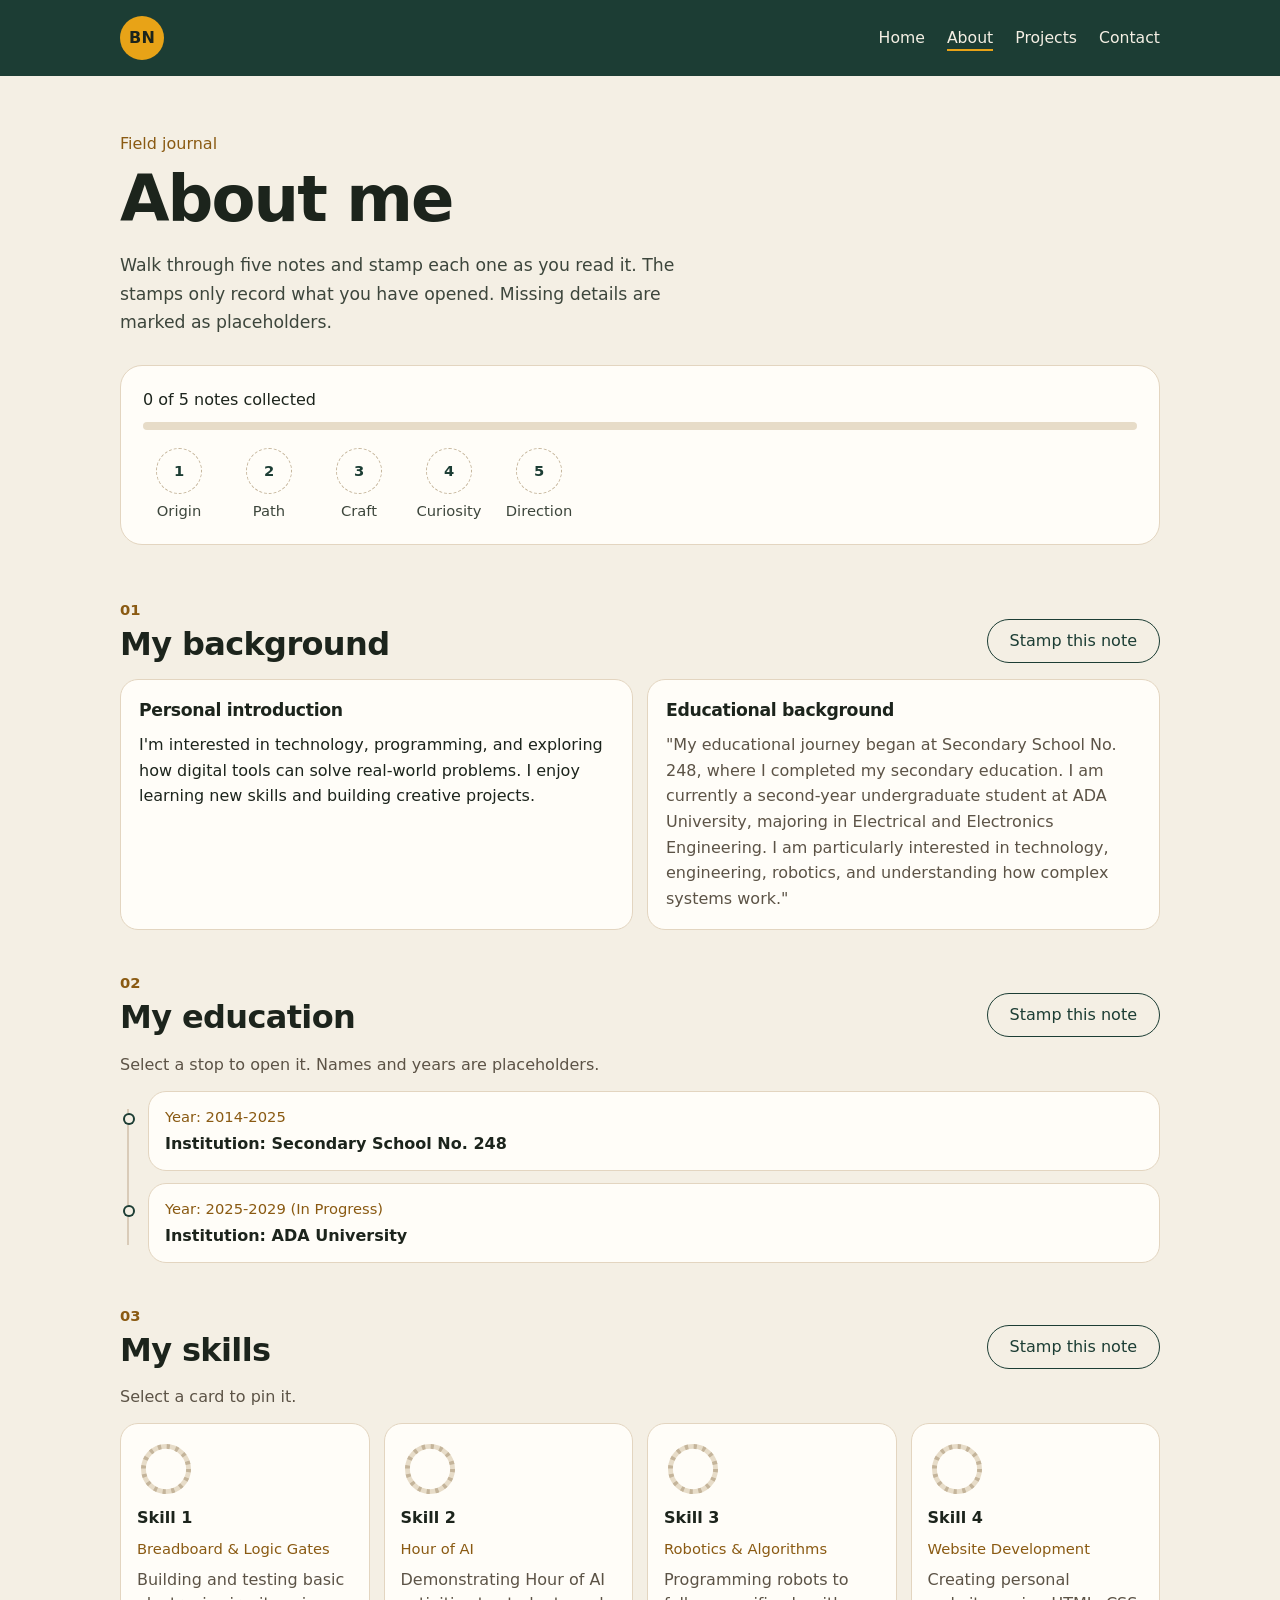
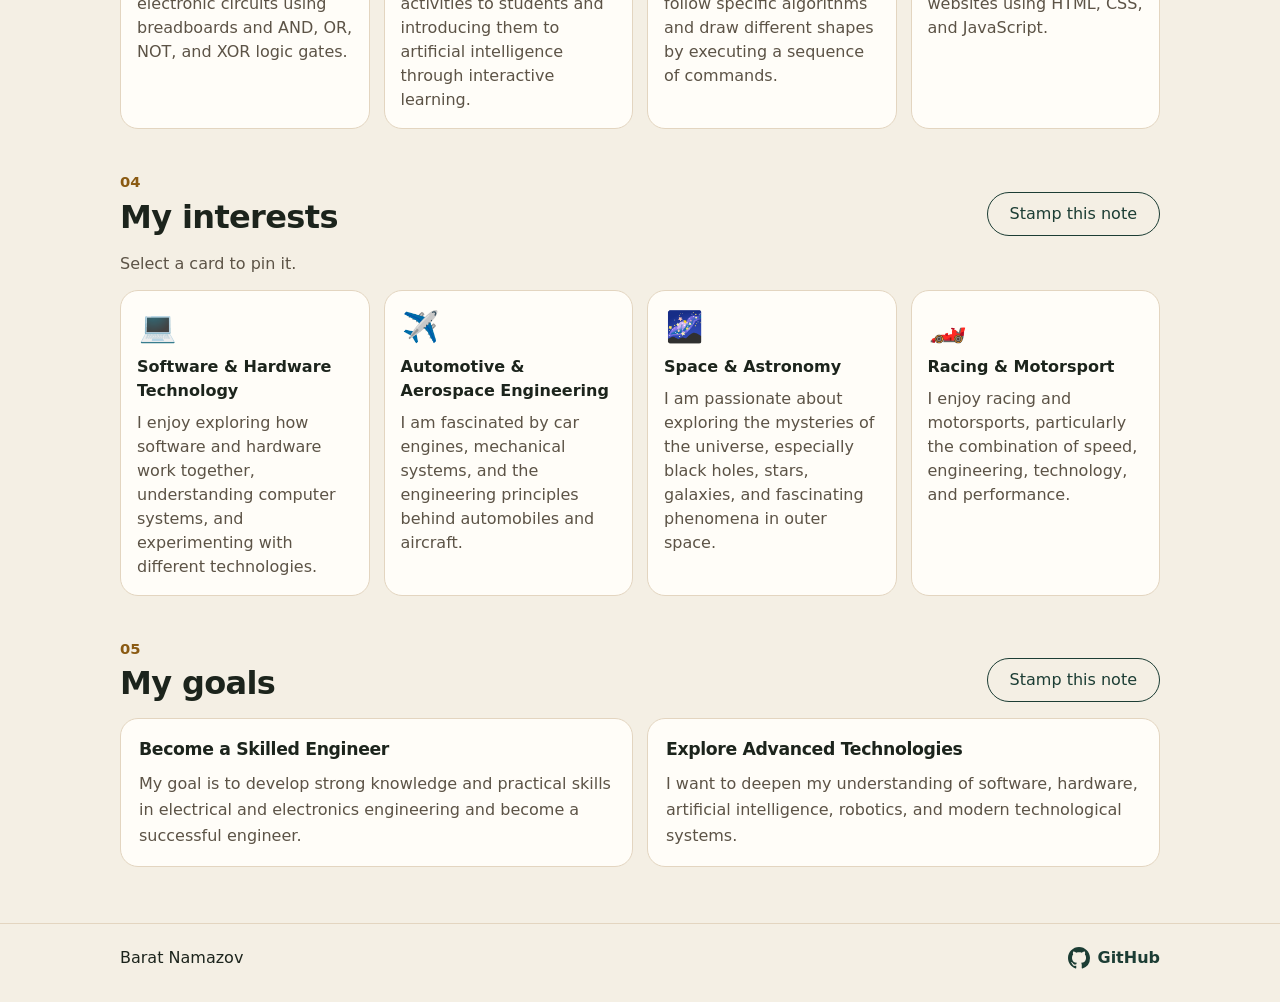
==== about.html @ d6dbb93b "Save the current portfolio pages. The site is still in progress, and this commit keeps the Home, Abo" ====
<!DOCTYPE html>
<html lang="en">
<head>
  <meta charset="UTF-8">
  <meta name="viewport" content="width=device-width, initial-scale=1.0">
  <title>About | Barat Namazov</title>
  <meta name="description" content="About Barat Namazov: background, education, skills, interests, and goals.">
  <link rel="stylesheet" href="css/styles.css">
</head>
<body class="page-about">
  <header class="site-header">
    <div class="container header-inner">
      <a class="logo" href="index.html" aria-label="Barat Namazov, home">BN</a>
      <nav class="site-nav" aria-label="Primary">
        <ul class="nav-list">
          <li><a href="index.html">Home</a></li>
          <li><a href="about.html" aria-current="page">About</a></li>
          <li><a href="projects.html">Projects</a></li>
          <li><a href="contact.html">Contact</a></li>
        </ul>
      </nav>
    </div>
  </header>

  <main>
    <section class="about-hero">
      <div class="container">
        <p class="welcome">Field journal</p>
        <h1>About me</h1>
        <p class="intro">
          Walk through five notes and stamp each one as you read it. The stamps
          only record what you have opened. Missing details are marked as placeholders.
        </p>

        <div class="journal">
          <div class="journal-top">
            <p id="journal-count" aria-live="polite">0 of 5 notes collected</p>
            <div
              id="journal-progress"
              class="journal-progress"
              role="progressbar"
              aria-label="Notes collected"
              aria-valuemin="0"
              aria-valuemax="5"
              aria-valuenow="0"
            >
              <span id="journal-bar"></span>
            </div>
          </div>

          <nav aria-label="Journal notes">
            <ol class="stamp-path">
              <li>
                <a class="stamp" href="#background" data-stamp="background">
                  <span class="stamp-mark" aria-hidden="true">1</span>
                  <span class="stamp-label">Origin</span>
                </a>
              </li>
              <li>
                <a class="stamp" href="#education" data-stamp="education">
                  <span class="stamp-mark" aria-hidden="true">2</span>
                  <span class="stamp-label">Path</span>
                </a>
              </li>
              <li>
                <a class="stamp" href="#skills" data-stamp="skills">
                  <span class="stamp-mark" aria-hidden="true">3</span>
                  <span class="stamp-label">Craft</span>
                </a>
              </li>
              <li>
                <a class="stamp" href="#interests" data-stamp="interests">
                  <span class="stamp-mark" aria-hidden="true">4</span>
                  <span class="stamp-label">Curiosity</span>
                </a>
              </li>
              <li>
                <a class="stamp" href="#goals" data-stamp="goals">
                  <span class="stamp-mark" aria-hidden="true">5</span>
                  <span class="stamp-label">Direction</span>
                </a>
              </li>
            </ol>
          </nav>

          <p id="journal-complete" class="journal-complete" hidden>Journal complete. All five notes are stamped.</p>
        </div>
      </div>
    </section>

    <section class="note" id="background">
      <div class="container">
        <div class="note-head">
          <div>
            <p class="note-index">01</p>
            <h2>My background</h2>
          </div>
          <button type="button" class="button button-secondary stamp-button" data-collect="background" aria-pressed="false">Stamp this note</button>
        </div>
        <div class="split">
          <article class="info-card">
            <h3>Personal introduction</h3>
            <p>
              I'm interested in technology, programming, and exploring how digital
              tools can solve real-world problems. I enjoy learning new skills and
              building creative projects.
            </p>
          </article>
          <article class="info-card">
            <h3>Educational background</h3>
            <p class="placeholder">"My educational journey began at Secondary School No. 248, where I completed my secondary education. I am currently a second-year undergraduate student at ADA University, majoring in Electrical and Electronics Engineering. I am particularly interested in technology, engineering, robotics, and understanding how complex systems work."</p>
          </article>
        </div>
      </div>
    </section>

    <section class="note" id="education">
      <div class="container">
        <div class="note-head">
          <div>
            <p class="note-index">02</p>
            <h2>My education</h2>
          </div>
          <button type="button" class="button button-secondary stamp-button" data-collect="education" aria-pressed="false">Stamp this note</button>
        </div>
        <p class="section-lead">Select a stop to open it. Names and years are placeholders.</p>
        <ol class="timeline">
          <li class="timeline-item">
            <button type="button" class="timeline-toggle" aria-expanded="false" aria-controls="stop-1">
              <span class="timeline-year">Year: 2014-2025</span>
              <span class="timeline-title">Institution: Secondary School No. 248</span>
            </button>
            <div class="timeline-panel" id="stop-1" aria-hidden="true">
              <div class="timeline-panel-inner">
                <p class="placeholder">Degree: Secondary School</p>
              </div>
            </div>
          </li>
          <li class="timeline-item">
            <button type="button" class="timeline-toggle" aria-expanded="false" aria-controls="stop-2">
              <span class="timeline-year">Year: 2025-2029 (In Progress)</span>
              <span class="timeline-title">Institution: ADA University</span>
            </button>
            <div class="timeline-panel" id="stop-2" aria-hidden="true">
              <div class="timeline-panel-inner">
                <p class="placeholder">Degree: Bachelor's Degree</p>
                <p class="placeholder">Program: Electrical and Electronics Engineering</p>
                <p class="placeholder">Status: Currently a second-year undergraduate student.</p>
              </div>
            </div>
          </li>
        </ol>
      </div>
    </section>

    <section class="note" id="skills">
      <div class="container">
        <div class="note-head">
          <div>
            <p class="note-index">03</p>
            <h2>My skills</h2>
          </div>
          <button type="button" class="button button-secondary stamp-button" data-collect="skills" aria-pressed="false">Stamp this note</button>
        </div>
        <p class="section-lead">Select a card to pin it.</p>
        <div class="card-grid">
          <button type="button" class="skill-card" data-open-note="skills" aria-pressed="false">
            <svg class="ring" viewBox="0 0 72 72" aria-hidden="true">
              <circle class="ring-track" cx="36" cy="36" r="28"></circle>
              <circle class="ring-value" cx="36" cy="36" r="28"></circle>
            </svg>
            <span class="card-title">Skill 1</span>
            <span class="skill-level">Breadboard & Logic Gates</span>
            <span class="placeholder">Building and testing basic electronic circuits using breadboards and AND, OR, NOT, and XOR logic gates.</span>
          </button>
          <button type="button" class="skill-card" data-open-note="skills" aria-pressed="false">
            <svg class="ring" viewBox="0 0 72 72" aria-hidden="true">
              <circle class="ring-track" cx="36" cy="36" r="28"></circle>
              <circle class="ring-value" cx="36" cy="36" r="28"></circle>
            </svg>
            <span class="card-title">Skill 2</span>
            <span class="skill-level">Hour of AI</span>
            <span class="placeholder">Demonstrating Hour of AI activities to students and introducing them to artificial intelligence through interactive learning.</span>
          </button>
          <button type="button" class="skill-card" data-open-note="skills" aria-pressed="false">
            <svg class="ring" viewBox="0 0 72 72" aria-hidden="true">
              <circle class="ring-track" cx="36" cy="36" r="28"></circle>
              <circle class="ring-value" cx="36" cy="36" r="28"></circle>
            </svg>
            <span class="card-title">Skill 3</span>
            <span class="skill-level">Robotics & Algorithms</span>
            <span class="placeholder">Programming robots to follow specific algorithms and draw different shapes by executing a sequence of commands.</span>
          </button>
          <button type="button" class="skill-card" data-open-note="skills" aria-pressed="false">
            <svg class="ring" viewBox="0 0 72 72" aria-hidden="true">
              <circle class="ring-track" cx="36" cy="36" r="28"></circle>
              <circle class="ring-value" cx="36" cy="36" r="28"></circle>
            </svg>
            <span class="card-title">Skill 4</span>
            <span class="skill-level">Website Development</span>
            <span class="placeholder">Creating personal websites using HTML, CSS, and JavaScript.</span>
          </button>
        </div>
      </div>
    </section>

    <section class="note" id="interests">
      <div class="container">
        <div class="note-head">
          <div>
            <p class="note-index">04</p>
            <h2>My interests</h2>
          </div>
          <button type="button" class="button button-secondary stamp-button" data-collect="interests" aria-pressed="false">Stamp this note</button>
        </div>
        <p class="section-lead">Select a card to pin it.</p>
        <div class="card-grid">
          <button type="button" class="interest-card" data-open-note="interests" aria-pressed="false">
            <span class="interest-icon" aria-hidden="true">💻</span>
            <span class="card-title">Software & Hardware Technology</span>
            <span class="placeholder">I enjoy exploring how software and hardware work together, understanding computer systems, and experimenting with different technologies.</span>
          </button>
          <button type="button" class="interest-card" data-open-note="interests" aria-pressed="false">
            <span class="interest-icon" aria-hidden="true">✈️</span>
            <span class="card-title">Automotive & Aerospace Engineering</span>
            <span class="placeholder">I am fascinated by car engines, mechanical systems, and the engineering principles behind automobiles and aircraft.</span>
          </button>
          <button type="button" class="interest-card" data-open-note="interests" aria-pressed="false">
            <span class="interest-icon" aria-hidden="true">🌌</span>
            <span class="card-title">Space & Astronomy</span>
            <span class="placeholder">I am passionate about exploring the mysteries of the universe, especially black holes, stars, galaxies, and fascinating phenomena in outer space.</span>
          </button>
          <button type="button" class="interest-card" data-open-note="interests" aria-pressed="false">
            <span class="interest-icon" aria-hidden="true">🏎️</span>
            <span class="card-title">Racing & Motorsport</span>
            <span class="placeholder">I enjoy racing and motorsports, particularly the combination of speed, engineering, technology, and performance.</span>
          </button>
        </div>
      </div>
    </section>

    <section class="note" id="goals">
      <div class="container">
        <div class="note-head">
          <div>
            <p class="note-index">05</p>
            <h2>My goals</h2>
          </div>
          <button type="button" class="button button-secondary stamp-button" data-collect="goals" aria-pressed="false">Stamp this note</button>
        </div>
        <div class="split">
          <article class="goal-card">
            <h3>Become a Skilled Engineer</h3>
            <p class="placeholder">My goal is to develop strong knowledge and practical skills in electrical and electronics engineering and become a successful engineer.</p>
          </article>
          <article class="goal-card">
            <h3>Explore Advanced Technologies</h3>
            <p class="placeholder">I want to deepen my understanding of software, hardware, artificial intelligence, robotics, and modern technological systems.</p>
          </article>
        </div>
      </div>
    </section>
  </main>

  <footer class="site-footer">
    <div class="container footer-inner">
      <p>Barat Namazov</p>
      <a class="github-link" href="https://github.com/SONIC012912" target="_blank" rel="noopener noreferrer">
        <svg viewBox="0 0 24 24" aria-hidden="true">
          <path d="M12 0C5.37 0 0 5.37 0 12c0 5.31 3.435 9.795 8.205 11.385.6.105.825-.255.825-.57 0-.285-.015-1.23-.015-2.235-3.015.555-3.795-.735-4.035-1.41-.135-.345-.72-1.41-1.23-1.695-.42-.225-1.02-.78-.015-.795.945-.015 1.62.87 1.845 1.23 1.08 1.815 2.805 1.305 3.495.99.105-.78.42-1.305.765-1.605-2.67-.3-5.46-1.335-5.46-5.925 0-1.305.465-2.385 1.23-3.225-.12-.3-.54-1.53.12-3.18 0 0 1.005-.315 3.3 1.23.96-.27 1.98-.405 3-.405s2.04.135 3 .405c2.295-1.56 3.3-1.23 3.3-1.23.66 1.65.24 2.88.12 3.18.765.84 1.23 1.905 1.23 3.225 0 4.605-2.805 5.625-5.475 5.925.435.375.81 1.095.81 2.22 0 1.605-.015 2.895-.015 3.3 0 .315.225.69.825.57A12.02 12.02 0 0 0 24 12c0-6.63-5.37-12-12-12z"></path>
        </svg>
        GitHub
      </a>
    </div>
  </footer>

  <script src="js/about.js"></script>
</body>
</html>
---- css/styles.css ----
/*
  Field Notes
  Paper cream is the page background.
  Deep green is the header and the main button.
  Marigold is a small highlight, used where contrast stays strong.
*/

*,
*::before,
*::after {
  box-sizing: border-box;
}

body {
  margin: 0;
  min-height: 100vh;
  display: flex;
  flex-direction: column;
  font-family: "Segoe UI", system-ui, sans-serif;
  background: #f4efe4;
  color: #1c241c;
  line-height: 1.5;
}

a {
  color: inherit;
}

p,
h1 {
  margin: 0;
}

.container {
  width: min(1040px, calc(100% - 32px));
  margin-inline: auto;
}

.site-header {
  background: #1c3d34;
  color: #f4efe4;
}

.header-inner {
  display: flex;
  flex-wrap: wrap;
  align-items: center;
  justify-content: space-between;
  gap: 12px 24px;
  min-height: 76px;
  padding: 14px 0;
}

.logo {
  width: 44px;
  height: 44px;
  border-radius: 50%;
  display: grid;
  place-items: center;
  background: #e8a317;
  color: #1c241c;
  font-weight: 600;
  text-decoration: none;
  letter-spacing: 0.02em;
}

.nav-list {
  display: flex;
  flex-wrap: wrap;
  gap: 8px 22px;
  list-style: none;
  margin: 0;
  padding: 0;
}

.nav-list a {
  text-decoration: none;
  font-size: 0.98rem;
  padding-bottom: 2px;
  border-bottom: 2px solid transparent;
}

.nav-list a:hover,
.nav-list a[aria-current="page"] {
  border-bottom-color: #e8a317;
}

main {
  flex: 1;
  display: flex;
  align-items: center;
}

.hero {
  width: 100%;
  padding: 48px 0;
}

.hero-inner {
  display: grid;
  grid-template-columns: minmax(200px, 260px) minmax(0, 1fr);
  gap: 48px;
  align-items: center;
}

.portrait {
  min-height: 320px;
  border-radius: 28px 28px 12px 12px;
  background: #e7dcc8;
  display: flex;
  flex-direction: column;
  align-items: center;
  justify-content: center;
  gap: 8px;
  color: #5c5346;
}

.portrait svg {
  width: 88px;
  height: 104px;
  fill: #f7f3ea;
}

.portrait p {
  font-size: 0.95rem;
}

.welcome {
  color: #8a5a12;
  font-size: 1rem;
  margin-bottom: 10px;
}

h1 {
  font-size: clamp(2.4rem, 5vw, 4rem);
  line-height: 1.05;
  letter-spacing: -0.03em;
  font-weight: 600;
}

.intro {
  margin-top: 18px;
  max-width: 38rem;
  color: #3d463c;
  font-size: 1.08rem;
  line-height: 1.65;
}

.hero-actions {
  display: flex;
  flex-wrap: wrap;
  gap: 12px;
  margin-top: 28px;
}

.button {
  display: inline-flex;
  align-items: center;
  justify-content: center;
  min-height: 44px;
  padding: 0 22px;
  border-radius: 999px;
  border: 1.5px solid #1c3d34;
  text-decoration: none;
  font-weight: 600;
  transition: transform 160ms ease, background-color 160ms ease, color 160ms ease;
}

.button-primary {
  background: #1c3d34;
  color: #f4efe4;
}

.button-primary:hover {
  background: #27584b;
}

.button-secondary {
  background: transparent;
  color: #1c3d34;
}

.button-secondary:hover {
  background: #1c3d34;
  color: #f4efe4;
}

.button:hover {
  transform: translateY(-2px);
}

.site-footer {
  border-top: 1px solid #e3d5c0;
  padding: 22px 0 32px;
}

.footer-inner {
  display: flex;
  flex-wrap: wrap;
  align-items: center;
  justify-content: space-between;
  gap: 12px 20px;
}

.github-link {
  display: inline-flex;
  align-items: center;
  gap: 8px;
  color: #1c3d34;
  font-weight: 600;
  text-decoration: none;
}

.github-link svg {
  width: 22px;
  height: 22px;
  fill: currentColor;
}

.github-link:hover {
  color: #8a5a12;
}

a:focus-visible,
.button:focus-visible {
  outline: 2px solid #e8a317;
  outline-offset: 3px;
}

@media (max-width: 720px) {
  .hero {
    padding: 40px 0 56px;
  }

  .hero-inner {
    grid-template-columns: 1fr;
    gap: 28px;
  }

  .portrait {
    min-height: 240px;
    max-width: 280px;
  }
}

@media (prefers-reduced-motion: reduce) {
  .button {
    transition: none;
  }

  .button:hover {
    transform: none;
  }
}

/*
  About page
  These rules apply only when the body has class "page-about",
  so the Home page layout stays as it is.
*/

html:has(.page-about) {
  scroll-behavior: smooth;
}

.page-about main {
  display: block;
  padding-bottom: 56px;
}

.page-about h2,
.page-about h3 {
  margin: 0;
  font-weight: 600;
  letter-spacing: -0.02em;
}

.page-about h2 {
  font-size: clamp(1.6rem, 3vw, 2rem);
  line-height: 1.2;
}

.page-about h3 {
  font-size: 1.08rem;
  margin-bottom: 8px;
}

.about-hero {
  padding: 56px 0 12px;
}

.journal {
  margin-top: 28px;
  padding: 22px;
  border: 1px solid #e3d5c0;
  border-radius: 22px;
  background: #fffdf8;
}

.journal-top {
  display: grid;
  gap: 10px;
  margin-bottom: 18px;
}

.journal-progress {
  height: 8px;
  border-radius: 99px;
  background: #e7dcc8;
  overflow: hidden;
}

#journal-bar {
  display: block;
  height: 100%;
  width: 0;
  border-radius: inherit;
  background: #1c3d34;
  transition: width 240ms ease;
}

.stamp-path {
  display: flex;
  flex-wrap: wrap;
  gap: 14px 18px;
  list-style: none;
  margin: 0;
  padding: 0;
}

.stamp {
  display: flex;
  flex-direction: column;
  align-items: center;
  gap: 6px;
  min-width: 72px;
  text-decoration: none;
  color: #3d463c;
  font-size: 0.92rem;
}

.stamp-mark {
  width: 46px;
  height: 46px;
  border-radius: 50%;
  display: grid;
  place-items: center;
  border: 1.5px dashed #c4b49a;
  color: #1c3d34;
  font-weight: 600;
  background: transparent;
  transition: background-color 180ms ease, border-color 180ms ease, transform 180ms ease;
}

.stamp:hover .stamp-mark {
  transform: translateY(-2px);
}

.stamp.is-stamped .stamp-mark {
  background: #e8a317;
  border-style: solid;
  border-color: #e8a317;
  color: #1c241c;
}

.journal-complete {
  margin: 16px 0 0;
  color: #1c3d34;
  font-weight: 600;
}

.note {
  padding-top: 42px;
  scroll-margin-top: 24px;
}

.note-head {
  display: flex;
  flex-wrap: wrap;
  align-items: flex-end;
  justify-content: space-between;
  gap: 14px 20px;
  margin-bottom: 16px;
}

.note-index {
  color: #8a5a12;
  font-size: 0.92rem;
  font-weight: 600;
  margin-bottom: 4px;
}

.section-lead,
.placeholder {
  color: #5c5346;
}

.section-lead {
  margin: 0 0 14px;
  max-width: 40rem;
}

.page-about .stamp-button {
  cursor: pointer;
  font: inherit;
}

.page-about .stamp-button[aria-pressed="true"] {
  background: #e8a317;
  border-color: #e8a317;
  color: #1c241c;
}

.page-about .stamp-button[aria-pressed="true"]:hover {
  background: #d39212;
  border-color: #d39212;
  color: #1c241c;
}

.split,
.card-grid {
  display: grid;
  gap: 14px;
}

.split {
  grid-template-columns: repeat(2, minmax(0, 1fr));
}

.card-grid {
  grid-template-columns: repeat(auto-fit, minmax(200px, 1fr));
}

.info-card,
.goal-card,
.skill-card,
.interest-card,
.timeline-toggle {
  background: #fffdf8;
  border: 1px solid #e3d5c0;
  border-radius: 18px;
}

.info-card,
.goal-card {
  padding: 18px;
  transition: transform 180ms ease;
}

.info-card p,
.goal-card p {
  line-height: 1.6;
}

.timeline {
  list-style: none;
  margin: 0;
  padding: 0 0 0 28px;
  position: relative;
}

.timeline::before {
  content: "";
  position: absolute;
  left: 7px;
  top: 18px;
  bottom: 18px;
  width: 2px;
  background: #d9cbb8;
}

.timeline-item {
  position: relative;
  margin-top: 12px;
}

.timeline-item::after {
  content: "";
  position: absolute;
  left: -25px;
  top: 22px;
  width: 12px;
  height: 12px;
  border-radius: 50%;
  background: #f4efe4;
  box-shadow: inset 0 0 0 2px #1c3d34;
}

.timeline-item.is-open::after {
  background: #e8a317;
  box-shadow: none;
}

.timeline-toggle {
  width: 100%;
  text-align: left;
  font: inherit;
  color: inherit;
  padding: 14px 16px;
  cursor: pointer;
  display: flex;
  flex-direction: column;
  gap: 4px;
}

.timeline-year {
  color: #8a5a12;
  font-size: 0.92rem;
}

.timeline-title {
  font-weight: 600;
}

.timeline-panel-inner {
  max-height: 0;
  overflow: hidden;
  transition: max-height 220ms ease;
}

.timeline-item.is-open .timeline-panel-inner {
  max-height: 160px;
}

.timeline-panel-inner p {
  margin: 10px 4px 2px;
  line-height: 1.6;
}

.skill-card,
.interest-card {
  text-align: left;
  font: inherit;
  color: inherit;
  cursor: pointer;
  padding: 16px;
  display: flex;
  flex-direction: column;
  align-items: flex-start;
  gap: 8px;
  min-height: 100%;
  transition: transform 180ms ease, border-color 180ms ease;
}

.skill-card:hover,
.interest-card:hover,
.goal-card:hover {
  transform: translateY(-3px);
}

.skill-card[aria-pressed="true"],
.interest-card[aria-pressed="true"] {
  border-color: #1c3d34;
  background: #f8f1df;
}

.card-title {
  font-weight: 600;
}

.skill-level {
  color: #8a5a12;
  font-size: 0.92rem;
}

.ring {
  width: 58px;
  height: 58px;
}

.ring circle {
  fill: none;
  stroke-width: 6;
}

.ring-track {
  stroke: #e7dcc8;
}

.ring-value {
  stroke: #c4b49a;
  stroke-dasharray: 4 7;
}

.interest-icon {
  width: 40px;
  height: 40px;
  display: grid;
  place-items: center;
  font-family: "Segoe UI Emoji", "Segoe UI Symbol", sans-serif;
  font-size: 30px;
  line-height: 1;
}

.page-about button:focus-visible,
.page-about a:focus-visible {
  outline: 2px solid #e8a317;
  outline-offset: 3px;
}

@media (max-width: 720px) {
  .about-hero {
    padding-top: 36px;
  }

  .split {
    grid-template-columns: 1fr;
  }
}

@media (prefers-reduced-motion: reduce) {
  html:has(.page-about) {
    scroll-behavior: auto;
  }

  #journal-bar,
  .stamp-mark,
  .timeline-panel-inner,
  .skill-card,
  .interest-card,
  .goal-card {
    transition: none;
  }

  .skill-card:hover,
  .interest-card:hover,
  .goal-card:hover,
  .stamp:hover .stamp-mark {
    transform: none;
  }
}

/*
  Projects and Contact
  These rules apply only on those pages, so Home and About keep their layout.
*/

.page-projects main,
.page-contact main {
  display: block;
  padding-bottom: 56px;
}

.page-projects h2,
.page-contact h2 {
  margin: 0;
  font-size: clamp(1.5rem, 3vw, 2rem);
  line-height: 1.2;
  font-weight: 600;
  letter-spacing: -0.02em;
}

.projects-hero {
  width: 100%;
  padding: 56px 0 12px;
}

.project-list {
  display: flex;
  flex-direction: column;
  gap: 20px;
  margin-top: 32px;
}

.project-card {
  display: grid;
  grid-template-columns: minmax(200px, 260px) minmax(0, 1fr);
  background: #fffdf8;
  border: 1px solid #e3d5c0;
  border-radius: 22px;
  overflow: hidden;
  transition: transform 180ms ease, border-color 180ms ease;
}

.project-card:hover {
  transform: translateY(-4px);
  border-color: #1c3d34;
}

.project-photo {
  min-height: 220px;
  background: #e7dcc8;
  color: #5c5346;
  display: flex;
  flex-direction: column;
  align-items: center;
  justify-content: center;
  gap: 8px;
  padding: 20px;
  text-align: center;
}

.project-photo svg {
  width: 64px;
  height: 64px;
  fill: none;
  stroke: #1c3d34;
  stroke-width: 2;
  stroke-linecap: round;
  stroke-linejoin: round;
}

.project-photo p {
  margin: 0;
}

.project-body {
  padding: 22px 24px 24px;
}

.project-kicker,
.skill-label {
  margin: 0;
  color: #8a5a12;
  font-size: 0.92rem;
  font-weight: 600;
}

.project-body h2 {
  margin-top: 6px;
}

.project-body > p:not(.project-kicker):not(.skill-label) {
  margin: 12px 0 0;
  color: #3d463c;
  line-height: 1.6;
  max-width: 42rem;
}

.skill-label {
  margin-top: 18px;
}

.skill-tags {
  display: flex;
  flex-wrap: wrap;
  gap: 8px;
  list-style: none;
  margin: 10px 0 0;
  padding: 0;
}

.skill-tags li {
  border: 1px solid #1c3d34;
  border-radius: 999px;
  padding: 4px 12px;
  color: #1c3d34;
  font-size: 0.92rem;
}

.contact-link-row {
  margin-top: 24px;
}

@media (max-width: 720px) {
  .projects-hero {
    padding-top: 36px;
  }

  .project-card {
    grid-template-columns: 1fr;
  }

  .project-photo {
    min-height: 180px;
  }
}

@media (prefers-reduced-motion: reduce) {
  .project-card {
    transition: none;
  }

  .project-card:hover {
    transform: none;
  }
}
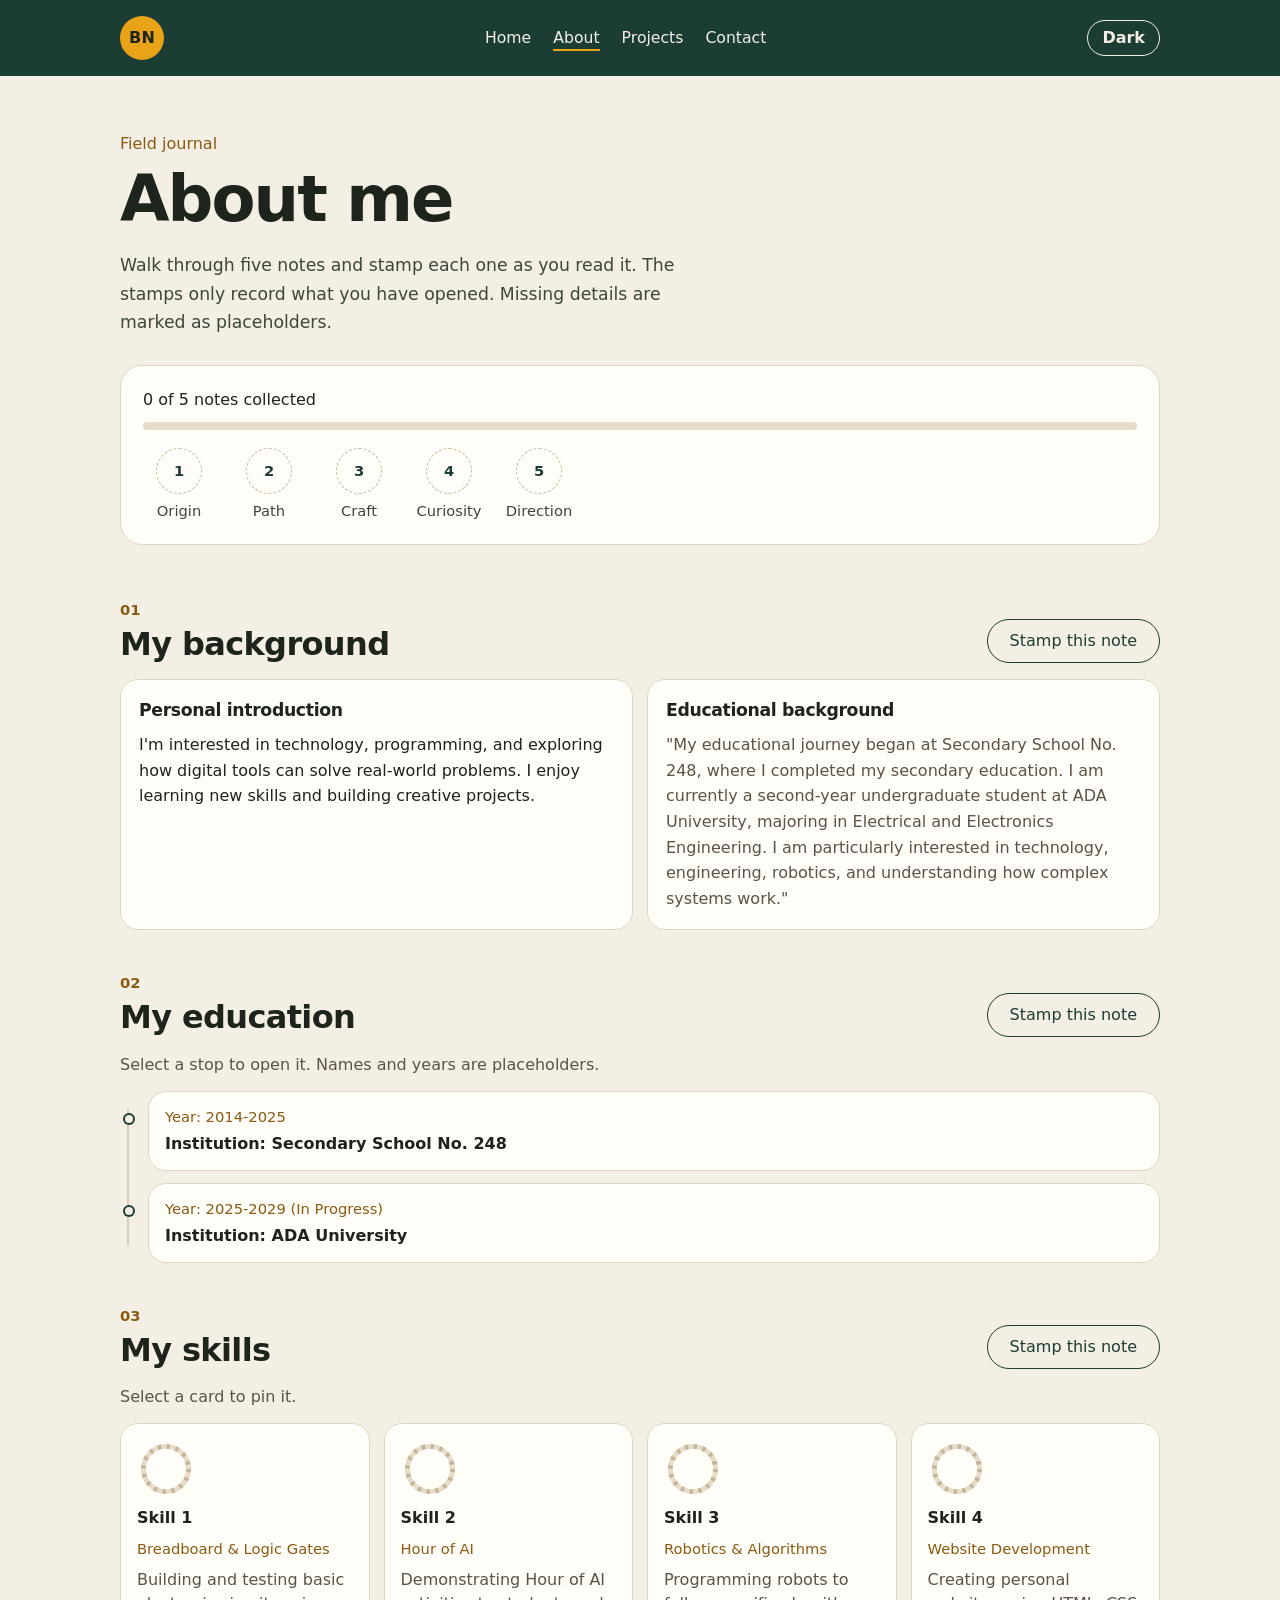
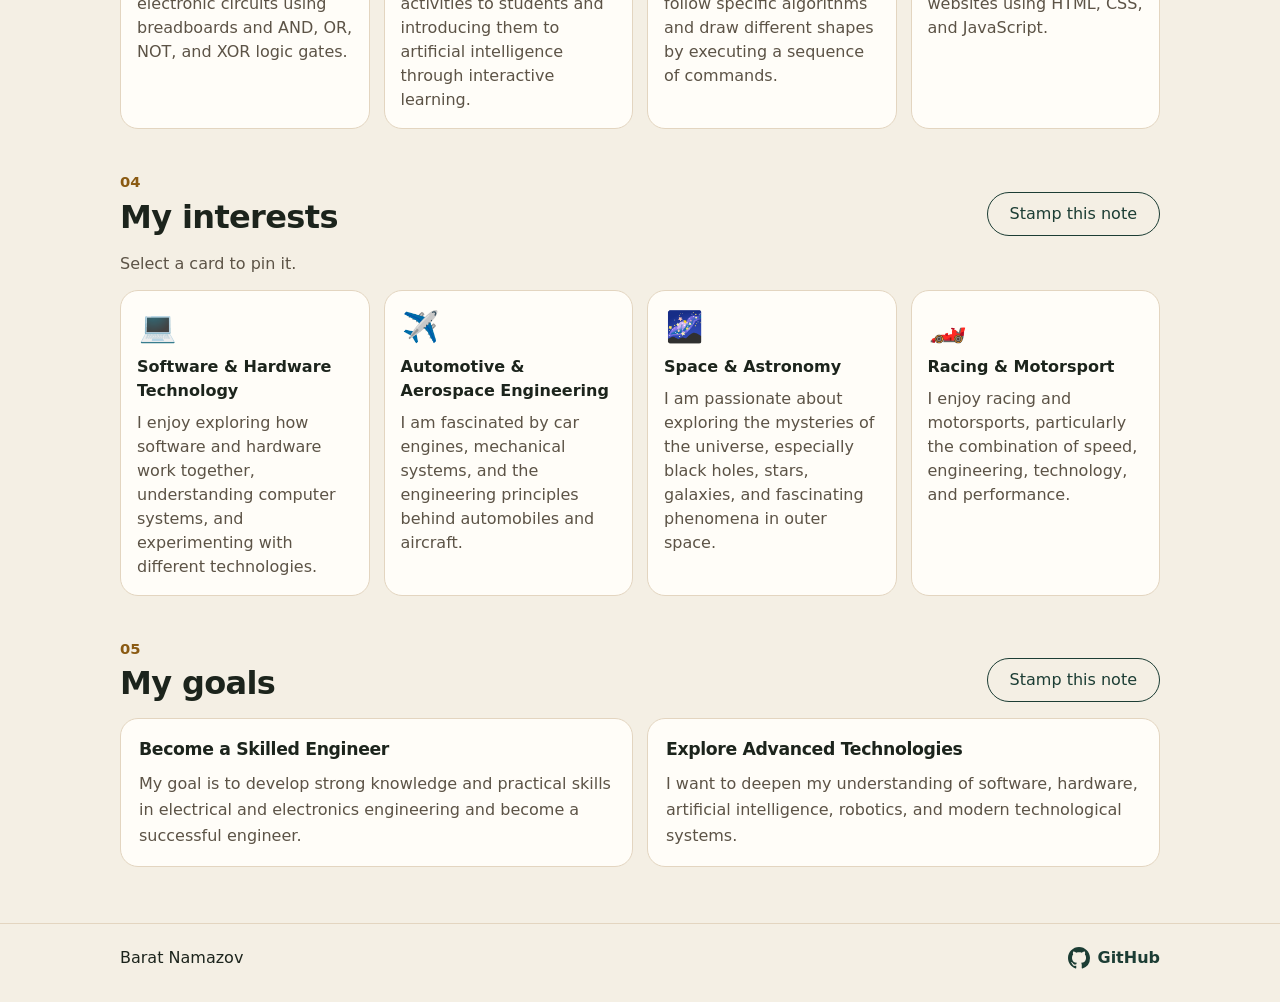
==== commit 466c0ef8: "Add a switchable dark theme and page motion. Visitors can choose light or dark and keep that choice," ====
--- a/about.html
+++ b/about.html
@@ -6,6 +6,15 @@
   <title>About | Barat Namazov</title>
   <meta name="description" content="About Barat Namazov: background, education, skills, interests, and goals.">
   <link rel="stylesheet" href="css/styles.css">
+  <script>
+    (function () {
+      try {
+        if (localStorage.getItem("field-notes-theme") === "dark") {
+          document.documentElement.setAttribute("data-theme", "dark");
+        }
+      } catch (error) {}
+    })();
+  </script>
 </head>
 <body class="page-about">
   <header class="site-header">
@@ -19,6 +28,7 @@
           <li><a href="contact.html">Contact</a></li>
         </ul>
       </nav>
+      <button type="button" class="theme-toggle" aria-pressed="false">Dark</button>
     </div>
   </header>
 
@@ -274,6 +284,7 @@
     </div>
   </footer>
 
+  <script src="js/effects.js"></script>
   <script src="js/about.js"></script>
 </body>
 </html>
--- a/css/styles.css
+++ b/css/styles.css
@@ -163,7 +163,7 @@
   border: 1.5px solid #1c3d34;
   text-decoration: none;
   font-weight: 600;
-  transition: transform 160ms ease, background-color 160ms ease, color 160ms ease;
+  transition: transform 300ms ease, background-color 300ms ease, color 300ms ease, border-color 300ms ease;
 }
 
 .button-primary {
@@ -185,8 +185,8 @@
   color: #f4efe4;
 }
 
-.button:hover {
-  transform: translateY(-2px);
+.github-link {
+  transition: color 300ms ease, transform 300ms ease;
 }
 
 .site-footer {
@@ -444,7 +444,7 @@
 .info-card,
 .goal-card {
   padding: 18px;
-  transition: transform 180ms ease;
+  transition: transform 300ms ease;
 }
 
 .info-card p,
@@ -539,13 +539,7 @@
   align-items: flex-start;
   gap: 8px;
   min-height: 100%;
-  transition: transform 180ms ease, border-color 180ms ease;
-}
-
-.skill-card:hover,
-.interest-card:hover,
-.goal-card:hover {
-  transform: translateY(-3px);
+  transition: transform 300ms ease, border-color 300ms ease;
 }
 
 .skill-card[aria-pressed="true"],
@@ -669,12 +663,7 @@
   border: 1px solid #e3d5c0;
   border-radius: 22px;
   overflow: hidden;
-  transition: transform 180ms ease, border-color 180ms ease;
-}
-
-.project-card:hover {
-  transform: translateY(-4px);
-  border-color: #1c3d34;
+  transition: transform 300ms ease, border-color 300ms ease;
 }
 
 .project-photo {
@@ -775,3 +764,353 @@
     transform: none;
   }
 }
+
+/*
+  Motion
+  Entrance uses the translate property so card hover can still use transform.
+  The glass highlight is positioned by js/effects.js.
+*/
+
+.portrait,
+.journal,
+.timeline-toggle,
+.info-card,
+.goal-card,
+.skill-card,
+.interest-card,
+.project-card {
+  position: relative;
+  transition: transform 300ms ease, border-color 300ms ease;
+}
+
+.portrait::after,
+.journal::after,
+.timeline-toggle::after,
+.info-card::after,
+.goal-card::after,
+.skill-card::after,
+.interest-card::after,
+.project-card::after {
+  content: "";
+  position: absolute;
+  inset: 0;
+  border-radius: inherit;
+  background: radial-gradient(
+    200px circle at var(--shine-x, 50%) var(--shine-y, 50%),
+    rgba(255, 255, 255, 0.34),
+    rgba(255, 255, 255, 0.08) 32%,
+    transparent 62%
+  );
+  opacity: 0;
+  transition: opacity 300ms ease;
+  pointer-events: none;
+}
+
+.portrait.is-lit::after,
+.journal.is-lit::after,
+.timeline-toggle.is-lit::after,
+.info-card.is-lit::after,
+.goal-card.is-lit::after,
+.skill-card.is-lit::after,
+.interest-card.is-lit::after,
+.project-card.is-lit::after {
+  opacity: 1;
+}
+
+@media (hover: hover) and (pointer: fine) {
+  .button:hover,
+  .github-link:hover {
+    transform: translateY(-3px);
+  }
+
+  .portrait:hover,
+  .journal:hover,
+  .timeline-toggle:hover,
+  .info-card:hover,
+  .goal-card:hover,
+  .skill-card:hover,
+  .interest-card:hover {
+    transform: translateY(-4px) scale(1.04);
+    border-color: #1c3d34;
+  }
+
+  .project-card:hover {
+    transform: translateY(-4px) scale(1.03);
+    border-color: #1c3d34;
+  }
+}
+
+@media (hover: none) {
+  .button:active,
+  .portrait:active,
+  .timeline-toggle:active,
+  .info-card:active,
+  .goal-card:active,
+  .skill-card:active,
+  .interest-card:active,
+  .project-card:active {
+    transform: translateY(-2px) scale(1.02);
+  }
+}
+
+@media (prefers-reduced-motion: no-preference) {
+  .portrait,
+  .hero-copy,
+  .about-hero .welcome,
+  .about-hero h1,
+  .about-hero .intro,
+  .journal,
+  .note,
+  .projects-hero .welcome,
+  .projects-hero h1,
+  .projects-hero .intro,
+  .project-card {
+    animation: rise-in 560ms ease backwards;
+  }
+
+  .hero-copy,
+  .about-hero h1,
+  .projects-hero h1 {
+    animation-delay: 70ms;
+  }
+
+  .about-hero .intro,
+  .projects-hero .intro {
+    animation-delay: 140ms;
+  }
+
+  .journal {
+    animation-delay: 200ms;
+  }
+
+  .note:nth-child(2) { animation-delay: 80ms; }
+  .note:nth-child(3) { animation-delay: 150ms; }
+  .note:nth-child(4) { animation-delay: 220ms; }
+  .note:nth-child(5) { animation-delay: 290ms; }
+  .note:nth-child(6) { animation-delay: 360ms; }
+
+  .project-card:nth-child(1) { animation-delay: 180ms; }
+  .project-card:nth-child(2) { animation-delay: 260ms; }
+  .project-card:nth-child(3) { animation-delay: 340ms; }
+}
+
+@keyframes rise-in {
+  from {
+    opacity: 0;
+    translate: 0 12px;
+  }
+
+  to {
+    opacity: 1;
+    translate: 0 0;
+  }
+}
+
+@media (prefers-reduced-motion: reduce) {
+  .portrait,
+  .hero-copy,
+  .about-hero .welcome,
+  .about-hero h1,
+  .about-hero .intro,
+  .journal,
+  .note,
+  .projects-hero .welcome,
+  .projects-hero h1,
+  .projects-hero .intro,
+  .project-card,
+  .button,
+  .github-link,
+  .skill-card,
+  .interest-card,
+  .info-card,
+  .goal-card,
+  .timeline-toggle,
+  .portrait::after,
+  .journal::after,
+  .timeline-toggle::after,
+  .info-card::after,
+  .goal-card::after,
+  .skill-card::after,
+  .interest-card::after,
+  .project-card::after {
+    animation: none;
+    transition: none;
+  }
+
+  .button:hover,
+  .github-link:hover,
+  .portrait:hover,
+  .journal:hover,
+  .timeline-toggle:hover,
+  .info-card:hover,
+  .goal-card:hover,
+  .skill-card:hover,
+  .interest-card:hover,
+  .project-card:hover,
+  .button:active,
+  .project-card:active,
+  .theme-toggle {
+    transform: none;
+  }
+}
+
+.theme-toggle {
+  font: inherit;
+  font-weight: 600;
+  cursor: pointer;
+  min-height: 36px;
+  padding: 0 14px;
+  border-radius: 999px;
+  border: 1.5px solid #f4efe4;
+  background: transparent;
+  color: #f4efe4;
+  transition: background-color 300ms ease, color 300ms ease, border-color 300ms ease;
+}
+
+.theme-toggle:hover,
+.theme-toggle[aria-pressed="true"] {
+  background: #e8a317;
+  border-color: #e8a317;
+  color: #1c241c;
+}
+
+html[data-theme="dark"] {
+  color-scheme: dark;
+}
+
+html[data-theme="dark"] body {
+  background: #121a17;
+  color: #f4efe4;
+}
+
+html[data-theme="dark"] .site-header {
+  background: #0c1411;
+}
+
+html[data-theme="dark"] .portrait,
+html[data-theme="dark"] .project-photo {
+  background: #24302c;
+  color: #d7cec2;
+}
+
+html[data-theme="dark"] .portrait svg {
+  fill: #3c4944;
+}
+
+html[data-theme="dark"] .welcome,
+html[data-theme="dark"] .note-index,
+html[data-theme="dark"] .timeline-year,
+html[data-theme="dark"] .skill-level,
+html[data-theme="dark"] .project-kicker,
+html[data-theme="dark"] .skill-label {
+  color: #e8a317;
+}
+
+html[data-theme="dark"] .intro,
+html[data-theme="dark"] .section-lead,
+html[data-theme="dark"] .placeholder,
+html[data-theme="dark"] .stamp,
+html[data-theme="dark"] .project-body > p:not(.project-kicker):not(.skill-label) {
+  color: #d7cec2;
+}
+
+html[data-theme="dark"] .button {
+  border-color: #e8a317;
+}
+
+html[data-theme="dark"] .button-primary {
+  background: #e8a317;
+  color: #1c241c;
+}
+
+html[data-theme="dark"] .button-primary:hover {
+  background: #f0c14a;
+}
+
+html[data-theme="dark"] .button-secondary {
+  color: #f4efe4;
+}
+
+html[data-theme="dark"] .button-secondary:hover {
+  background: #e8a317;
+  color: #1c241c;
+}
+
+html[data-theme="dark"] .site-footer {
+  border-top-color: #3e5148;
+}
+
+html[data-theme="dark"] .github-link {
+  color: #f4efe4;
+}
+
+html[data-theme="dark"] .github-link:hover {
+  color: #e8a317;
+}
+
+html[data-theme="dark"] .journal,
+html[data-theme="dark"] .info-card,
+html[data-theme="dark"] .goal-card,
+html[data-theme="dark"] .skill-card,
+html[data-theme="dark"] .interest-card,
+html[data-theme="dark"] .timeline-toggle,
+html[data-theme="dark"] .project-card {
+  background: #1b2420;
+  border-color: #3e5148;
+}
+
+html[data-theme="dark"] .journal-progress {
+  background: #31403a;
+}
+
+html[data-theme="dark"] #journal-bar {
+  background: #e8a317;
+}
+
+html[data-theme="dark"] .stamp-mark {
+  border-color: #8a7d6c;
+  color: #f4efe4;
+}
+
+html[data-theme="dark"] .journal-complete {
+  color: #f4efe4;
+}
+
+html[data-theme="dark"] .page-about .stamp-button[aria-pressed="true"] {
+  background: #e8a317;
+  border-color: #e8a317;
+  color: #1c241c;
+}
+
+html[data-theme="dark"] .timeline::before {
+  background: #3e5148;
+}
+
+html[data-theme="dark"] .timeline-item::after {
+  background: #121a17;
+  box-shadow: inset 0 0 0 2px #e8a317;
+}
+
+html[data-theme="dark"] .skill-card[aria-pressed="true"],
+html[data-theme="dark"] .interest-card[aria-pressed="true"] {
+  background: #24302b;
+  border-color: #e8a317;
+}
+
+html[data-theme="dark"] .ring-track {
+  stroke: #3e5148;
+}
+
+html[data-theme="dark"] .ring-value {
+  stroke: #8a7d6c;
+}
+
+html[data-theme="dark"] .project-photo svg,
+html[data-theme="dark"] .interest-icon {
+  stroke: #e8a317;
+}
+
+html[data-theme="dark"] .skill-tags li {
+  border-color: #e8a317;
+  color: #f4efe4;
+}
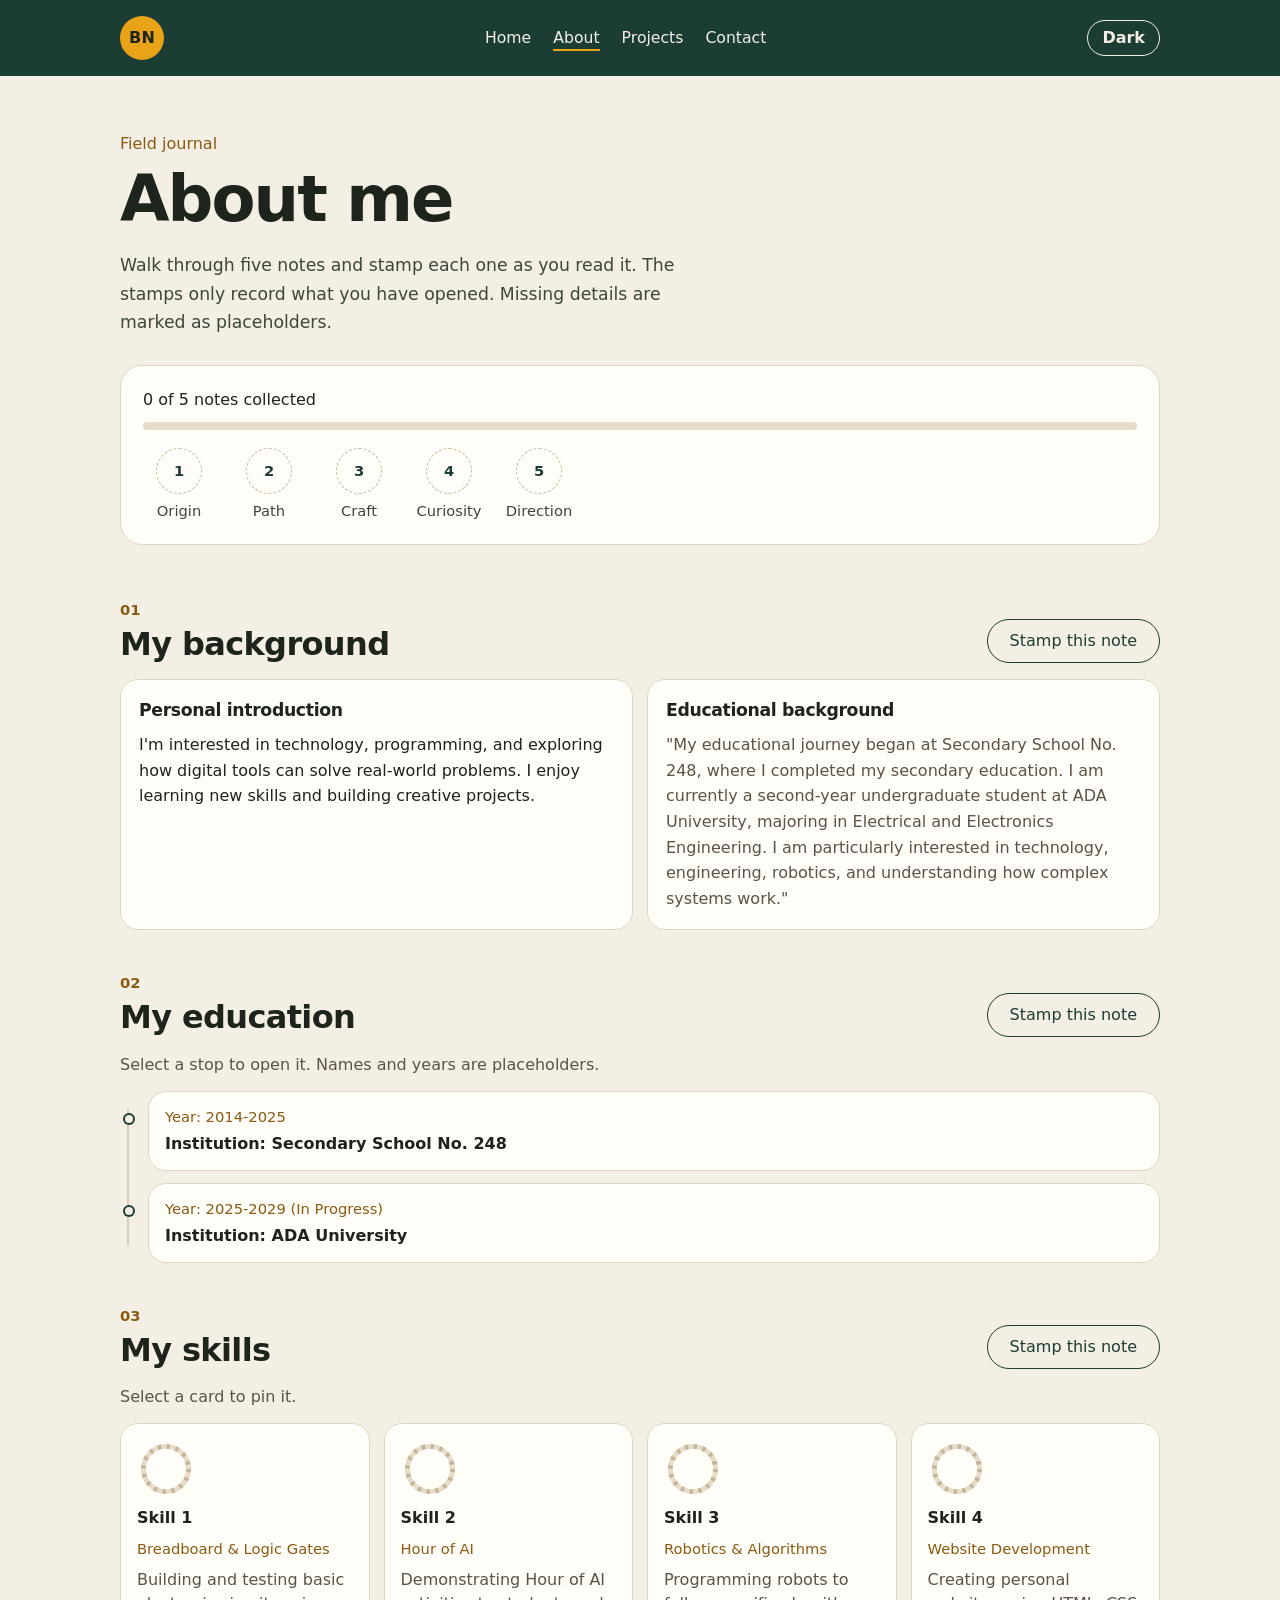
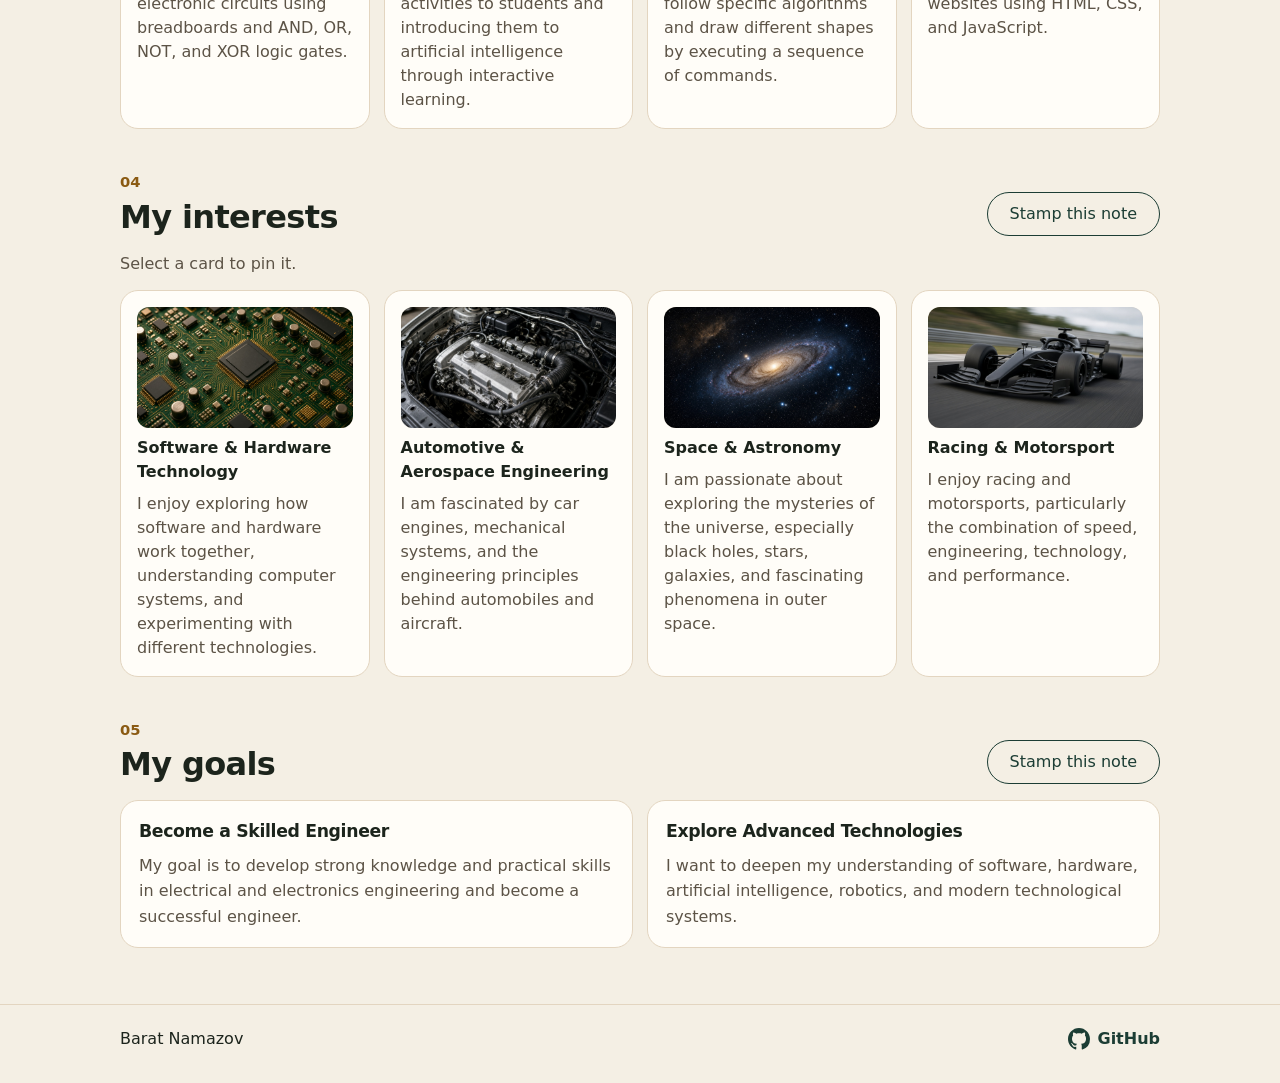
==== commit 78696206: "Replace interest card icons with photos. Each My Interests card now shows a matching image with roun" ====
--- a/about.html
+++ b/about.html
@@ -226,22 +226,30 @@
         <p class="section-lead">Select a card to pin it.</p>
         <div class="card-grid">
           <button type="button" class="interest-card" data-open-note="interests" aria-pressed="false">
-            <span class="interest-icon" aria-hidden="true">💻</span>
+            <span class="interest-photo">
+              <img src="images/interest-hardware.jpg" alt="">
+            </span>
             <span class="card-title">Software & Hardware Technology</span>
             <span class="placeholder">I enjoy exploring how software and hardware work together, understanding computer systems, and experimenting with different technologies.</span>
           </button>
           <button type="button" class="interest-card" data-open-note="interests" aria-pressed="false">
-            <span class="interest-icon" aria-hidden="true">✈️</span>
+            <span class="interest-photo">
+              <img src="images/interest-automotive.jpg" alt="">
+            </span>
             <span class="card-title">Automotive & Aerospace Engineering</span>
             <span class="placeholder">I am fascinated by car engines, mechanical systems, and the engineering principles behind automobiles and aircraft.</span>
           </button>
           <button type="button" class="interest-card" data-open-note="interests" aria-pressed="false">
-            <span class="interest-icon" aria-hidden="true">🌌</span>
+            <span class="interest-photo">
+              <img src="images/interest-space.jpg" alt="">
+            </span>
             <span class="card-title">Space & Astronomy</span>
             <span class="placeholder">I am passionate about exploring the mysteries of the universe, especially black holes, stars, galaxies, and fascinating phenomena in outer space.</span>
           </button>
           <button type="button" class="interest-card" data-open-note="interests" aria-pressed="false">
-            <span class="interest-icon" aria-hidden="true">🏎️</span>
+            <span class="interest-photo">
+              <img src="images/interest-racing.jpg" alt="">
+            </span>
             <span class="card-title">Racing & Motorsport</span>
             <span class="placeholder">I enjoy racing and motorsports, particularly the combination of speed, engineering, technology, and performance.</span>
           </button>
--- a/css/styles.css
+++ b/css/styles.css
@@ -576,14 +576,22 @@
   stroke-dasharray: 4 7;
 }
 
-.interest-icon {
-  width: 40px;
-  height: 40px;
-  display: grid;
-  place-items: center;
-  font-family: "Segoe UI Emoji", "Segoe UI Symbol", sans-serif;
-  font-size: 30px;
-  line-height: 1;
+.interest-photo {
+  display: block;
+  width: 100%;
+  aspect-ratio: 16 / 9;
+  border-radius: 12px;
+  overflow: hidden;
+  background: #e7dcc8;
+}
+
+.interest-photo img {
+  width: 100%;
+  height: 100%;
+  object-fit: cover;
+  display: block;
+  transform: scale(1);
+  transition: transform 400ms ease;
 }
 
 .page-about button:focus-visible,
@@ -832,6 +840,10 @@
   .interest-card:hover {
     transform: translateY(-4px) scale(1.04);
     border-color: #1c3d34;
+  }
+
+  .interest-card:hover .interest-photo img {
+    transform: scale(1.08);
   }
 
   .project-card:hover {
@@ -949,7 +961,9 @@
   .project-card:hover,
   .button:active,
   .project-card:active,
-  .theme-toggle {
+  .theme-toggle,
+  .interest-photo img,
+  .interest-card:hover .interest-photo img {
     transform: none;
   }
 }
@@ -1105,9 +1119,12 @@
   stroke: #8a7d6c;
 }
 
-html[data-theme="dark"] .project-photo svg,
-html[data-theme="dark"] .interest-icon {
+html[data-theme="dark"] .project-photo svg {
   stroke: #e8a317;
+}
+
+html[data-theme="dark"] .interest-photo {
+  background: #24302c;
 }
 
 html[data-theme="dark"] .skill-tags li {
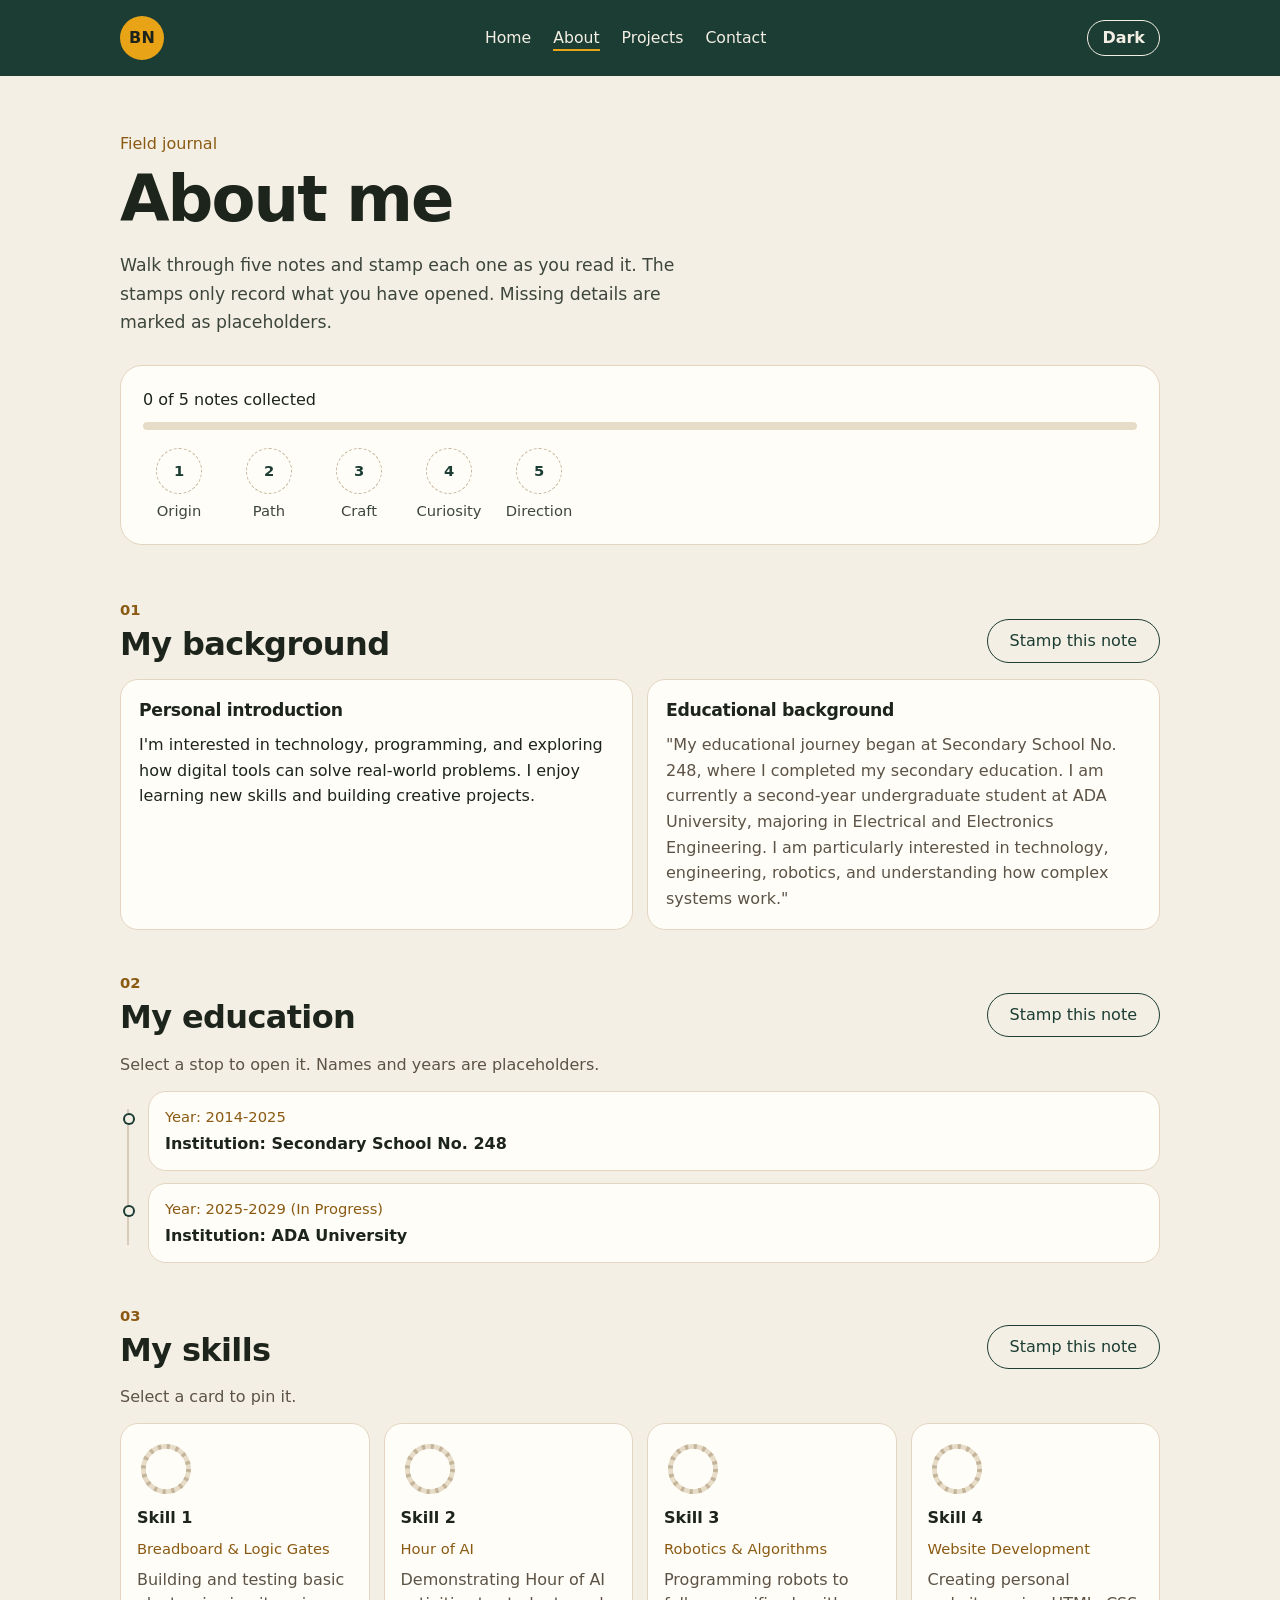
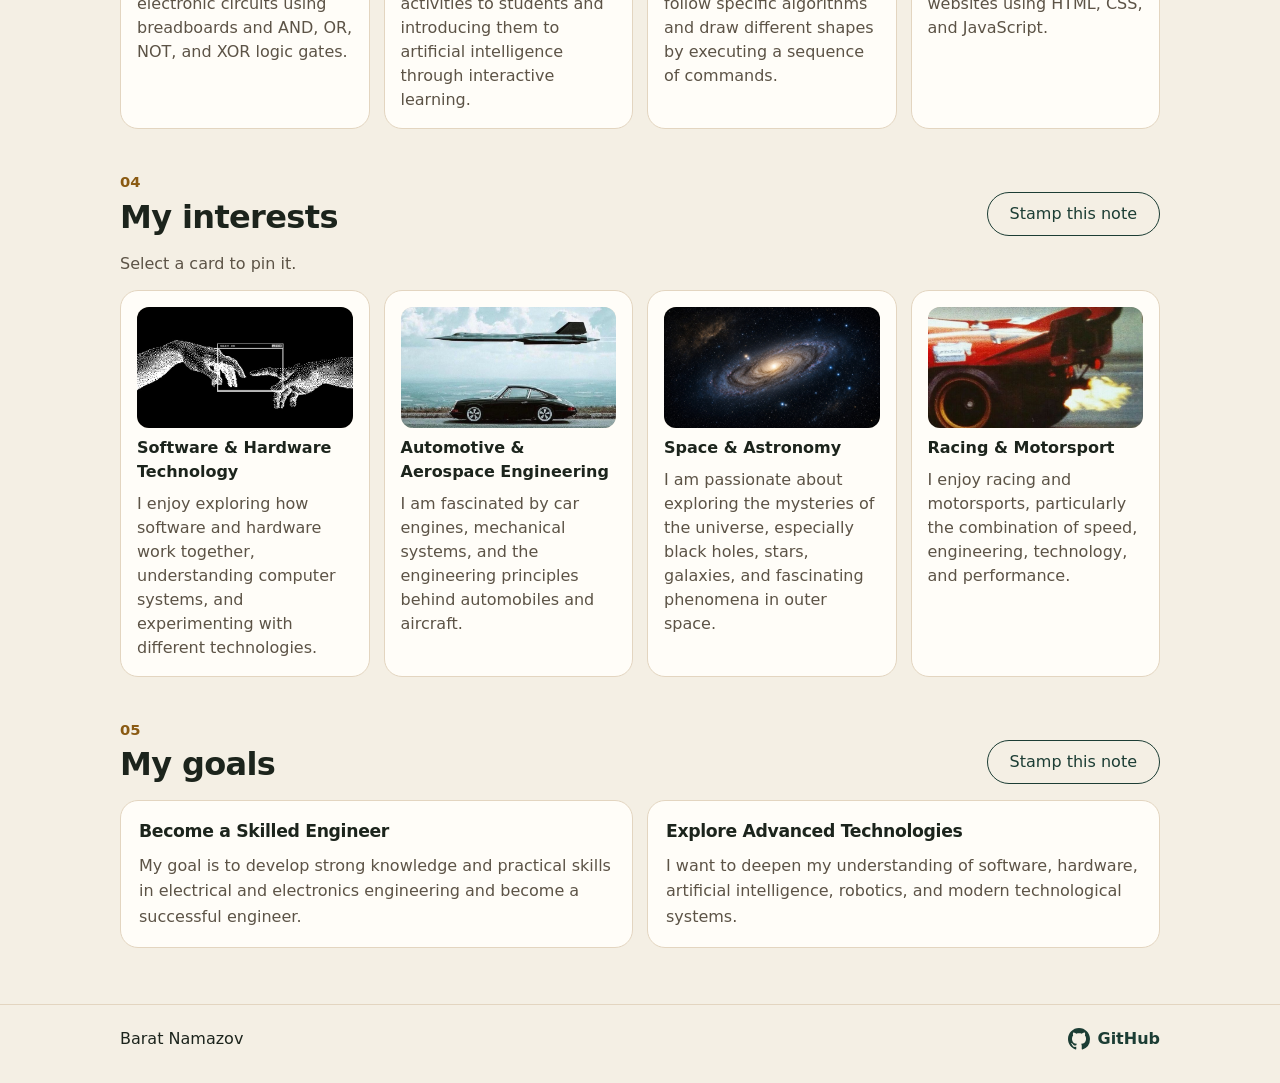
==== commit b2a6c13d: "Add project photos and a showcase so each study project can be opened and viewed. Co-authored-by: Cu" ====
--- a/about.html
+++ b/about.html
@@ -5,7 +5,7 @@
   <meta name="viewport" content="width=device-width, initial-scale=1.0">
   <title>About | Barat Namazov</title>
   <meta name="description" content="About Barat Namazov: background, education, skills, interests, and goals.">
-  <link rel="stylesheet" href="css/styles.css">
+  <link rel="stylesheet" href="css/styles.css?v=20261127">
   <script>
     (function () {
       try {
@@ -234,7 +234,7 @@
           </button>
           <button type="button" class="interest-card" data-open-note="interests" aria-pressed="false">
             <span class="interest-photo">
-              <img src="images/interest-automotive.jpg" alt="">
+              <img class="interest-photo-tall" src="images/interest-automotive.jpg" alt="">
             </span>
             <span class="card-title">Automotive & Aerospace Engineering</span>
             <span class="placeholder">I am fascinated by car engines, mechanical systems, and the engineering principles behind automobiles and aircraft.</span>
@@ -248,7 +248,7 @@
           </button>
           <button type="button" class="interest-card" data-open-note="interests" aria-pressed="false">
             <span class="interest-photo">
-              <img src="images/interest-racing.jpg" alt="">
+              <img class="interest-photo-racing" src="images/interest-racing.jpg" alt="">
             </span>
             <span class="card-title">Racing & Motorsport</span>
             <span class="placeholder">I enjoy racing and motorsports, particularly the combination of speed, engineering, technology, and performance.</span>
@@ -292,7 +292,12 @@
     </div>
   </footer>
 
-  <script src="js/effects.js"></script>
-  <script src="js/about.js"></script>
+  <button type="button" class="back-to-top" aria-label="Back to top" aria-hidden="true" tabindex="-1">
+    <svg viewBox="0 0 24 24" aria-hidden="true" focusable="false">
+      <path d="M12 18V6M6.5 11.5 12 6l5.5 5.5" fill="none" stroke="currentColor" stroke-width="1.8" stroke-linecap="round" stroke-linejoin="round"></path>
+    </svg>
+  </button>
+  <script src="js/effects.js?v=20261127"></script>
+  <script src="js/about.js?v=20261127"></script>
 </body>
 </html>
--- a/css/styles.css
+++ b/css/styles.css
@@ -594,6 +594,14 @@
   transition: transform 400ms ease;
 }
 
+.interest-photo-tall {
+  object-position: center 56%;
+}
+
+.interest-photo-racing {
+  object-position: center 40%;
+}
+
 .page-about button:focus-visible,
 .page-about a:focus-visible {
   outline: 2px solid #e8a317;
@@ -671,6 +679,7 @@
   border: 1px solid #e3d5c0;
   border-radius: 22px;
   overflow: hidden;
+  cursor: pointer;
   transition: transform 300ms ease, border-color 300ms ease;
 }
 
@@ -701,6 +710,43 @@
   margin: 0;
 }
 
+.project-card > .project-photo {
+  aspect-ratio: 1 / 1;
+  min-height: 0;
+  height: auto;
+  align-self: start;
+  box-sizing: border-box;
+}
+
+.project-photo-real {
+  padding: 0;
+  overflow: hidden;
+  position: relative;
+  background: transparent;
+}
+
+.project-card .project-photo-real img,
+.project-modal-cover.project-photo-real img {
+  position: absolute;
+  inset: 0;
+  width: 100%;
+  height: 100%;
+  max-width: none;
+  object-fit: cover;
+  object-position: center center;
+  display: block;
+  border-radius: 0;
+  box-shadow: none;
+}
+
+.project-modal-cover.project-photo-real {
+  aspect-ratio: 16 / 10;
+  height: auto;
+  min-height: 0;
+  display: block;
+  padding: 0;
+}
+
 .project-body {
   padding: 22px 24px 24px;
 }
@@ -745,8 +791,312 @@
   font-size: 0.92rem;
 }
 
+.project-open {
+  margin-top: 18px;
+  padding: 0;
+  border: 0;
+  background: none;
+  color: #8a5a12;
+  font: inherit;
+  font-weight: 600;
+  cursor: pointer;
+}
+
+.projects-hero .section-lead {
+  margin-top: 14px;
+}
+
+.project-modal {
+  width: 100%;
+  height: 100%;
+  max-width: none;
+  max-height: none;
+  margin: 0;
+  padding: 20px 16px;
+  border: 0;
+  background: transparent;
+  color: #1c241c;
+}
+
+.project-modal[open] {
+  display: grid;
+  align-items: center;
+  overflow: hidden;
+}
+
+.project-modal::backdrop {
+  background: rgba(12, 20, 17, 0.62);
+}
+
+.project-modal-panel {
+  width: min(820px, 100%);
+  justify-self: center;
+  align-self: center;
+  margin: 0;
+  padding: 0;
+  max-height: 100%;
+  overflow: auto;
+  overscroll-behavior: contain;
+  scroll-snap-type: y proximity;
+  border: 1px solid #e3d5c0;
+  border-radius: 22px;
+  background: #fffdf8;
+  position: relative;
+}
+
+.project-modal-tools {
+  position: sticky;
+  top: 14px;
+  z-index: 5;
+  height: 0;
+  display: flex;
+  justify-content: flex-end;
+  align-items: flex-start;
+  padding-right: 14px;
+  pointer-events: none;
+}
+
+.project-modal-hero {
+  position: sticky;
+  top: 0;
+  z-index: 0;
+}
+
+.project-modal-hero .project-kicker {
+  position: absolute;
+  top: 18px;
+  left: 22px;
+  z-index: 2;
+  margin: 0;
+  color: #e8a317;
+  text-shadow: 0 1px 8px rgba(12, 20, 17, 0.55);
+}
+
+.project-modal-sheet {
+  position: relative;
+  z-index: 1;
+  scroll-snap-align: start;
+  margin-top: -32px;
+  padding: 32px 22px 28px;
+  border-radius: 22px 22px 0 0;
+  background: #fffdf8;
+  box-shadow: 0 -18px 40px rgba(12, 20, 17, 0.22);
+}
+
+.project-modal-close {
+  width: 44px;
+  height: 44px;
+  display: grid;
+  place-items: center;
+  pointer-events: auto;
+  border-radius: 50%;
+  border: 1.5px solid #e8a317;
+  background: rgba(28, 61, 52, 0.78);
+  backdrop-filter: blur(10px);
+  color: #f4efe4;
+  box-shadow: 0 8px 20px rgba(12, 20, 17, 0.28);
+  cursor: pointer;
+}
+
+.project-modal-close svg {
+  width: 18px;
+  height: 18px;
+}
+
+.project-modal-close:focus-visible {
+  outline: 2px solid #e8a317;
+  outline-offset: 3px;
+}
+
+.project-modal h2 {
+  margin: 0 0 16px;
+  padding-right: 56px;
+}
+
+.project-modal h3 {
+  margin: 22px 0 8px;
+  font-size: 1.05rem;
+  color: #1c3d34;
+}
+
+.project-modal p:not(.project-kicker):not(.modal-placeholder) {
+  margin: 0;
+  line-height: 1.65;
+  color: #3d463c;
+}
+
+.project-modal .project-modal-cover {
+  min-height: 0;
+  margin: 0;
+  border-radius: 22px 22px 0 0;
+  background: #1c3d34;
+  box-shadow: none;
+  color: #f4efe4;
+}
+
+.project-modal .project-modal-cover::after {
+  content: "";
+  position: absolute;
+  inset: 0;
+  z-index: 1;
+  pointer-events: none;
+  background: linear-gradient(180deg, rgba(12, 20, 17, 0.62) 0%, rgba(12, 20, 17, 0.12) 36%, transparent 62%);
+}
+
+.project-modal .project-modal-cover svg {
+  stroke: #f4efe4;
+}
+
+.gate-list {
+  display: grid;
+  gap: 10px;
+  margin: 14px 0 0;
+  padding: 0;
+  list-style: none;
+}
+
+.gate-list li {
+  padding: 12px 14px;
+  border: 1px solid #e3d5c0;
+  border-radius: 14px;
+  background: #f8f1df;
+  line-height: 1.55;
+}
+
+.gate-list strong {
+  color: #1c3d34;
+}
+
+.project-modal .modal-placeholder {
+  margin-top: 12px;
+  padding: 12px 14px;
+  border: 1px dashed #c4b49a;
+  border-radius: 12px;
+  color: #5c5346;
+}
+
+.modal-gallery {
+  display: grid;
+  grid-template-columns: repeat(auto-fit, minmax(160px, 1fr));
+  gap: 12px;
+  margin-top: 12px;
+}
+
+.modal-gallery .project-photo {
+  min-height: 120px;
+  border-radius: 14px;
+}
+
+.modal-gallery .project-photo-real {
+  aspect-ratio: 16 / 9;
+  min-height: 0;
+  padding: 0;
+}
+
+.modal-gallery .project-photo-real img {
+  position: absolute;
+  inset: 0;
+  width: 100%;
+  height: 100%;
+  object-fit: cover;
+  object-position: center center;
+  display: block;
+}
+
+html.modal-open {
+  overflow: hidden;
+}
+
+@media (hover: hover) and (pointer: fine) {
+  .project-modal-close:hover {
+    background: #e8a317;
+    color: #1c241c;
+  }
+}
+
+@media (max-width: 720px) {
+  .project-modal {
+    padding: 10px;
+  }
+
+  .project-modal-sheet {
+    padding: 24px 16px 22px;
+  }
+
+  .project-modal-hero .project-kicker {
+    top: 16px;
+    left: 16px;
+  }
+}
+
+@media (prefers-reduced-motion: no-preference) {
+  .project-modal[open] .project-modal-panel {
+    animation: modal-in 300ms ease;
+  }
+
+  .project-modal[open]::backdrop {
+    animation: backdrop-in 300ms ease;
+  }
+
+  .project-modal.is-closing .project-modal-panel {
+    animation: modal-out 220ms ease forwards;
+  }
+
+  .project-modal.is-closing::backdrop {
+    animation: backdrop-out 220ms ease forwards;
+  }
+}
+
+@keyframes modal-in {
+  from {
+    opacity: 0;
+    translate: 0 16px;
+  }
+
+  to {
+    opacity: 1;
+    translate: 0 0;
+  }
+}
+
+@keyframes modal-out {
+  from {
+    opacity: 1;
+    translate: 0 0;
+  }
+
+  to {
+    opacity: 0;
+    translate: 0 12px;
+  }
+}
+
+@keyframes backdrop-in {
+  from { opacity: 0; }
+  to { opacity: 1; }
+}
+
+@keyframes backdrop-out {
+  from { opacity: 1; }
+  to { opacity: 0; }
+}
+
 .contact-link-row {
   margin-top: 24px;
+}
+
+@media (min-width: 721px) {
+  .project-card > .project-photo {
+    aspect-ratio: auto;
+    align-self: stretch;
+    height: 100%;
+    min-height: 100%;
+  }
+
+  .project-card .project-photo-real img {
+    object-fit: cover;
+    object-position: center center;
+  }
 }
 
 @media (max-width: 720px) {
@@ -758,8 +1108,20 @@
     grid-template-columns: 1fr;
   }
 
+  .project-card > .project-photo {
+    width: 100%;
+    aspect-ratio: 4 / 3;
+    justify-self: stretch;
+    align-self: stretch;
+  }
+
+  .project-card .project-photo-real img {
+    object-fit: cover;
+    object-position: center center;
+  }
+
   .project-photo {
-    min-height: 180px;
+    min-height: 0;
   }
 }
 
@@ -776,7 +1138,6 @@
 /*
   Motion
   Entrance uses the translate property so card hover can still use transform.
-  The glass highlight is positioned by js/effects.js.
 */
 
 .portrait,
@@ -788,6 +1149,7 @@
 .interest-card,
 .project-card {
   position: relative;
+  overflow: hidden;
   transition: transform 300ms ease, border-color 300ms ease;
 }
 
@@ -801,28 +1163,24 @@
 .project-card::after {
   content: "";
   position: absolute;
-  inset: 0;
-  border-radius: inherit;
-  background: radial-gradient(
-    200px circle at var(--shine-x, 50%) var(--shine-y, 50%),
-    rgba(255, 255, 255, 0.34),
-    rgba(255, 255, 255, 0.08) 32%,
-    transparent 62%
+  z-index: 2;
+  top: 0;
+  left: -20%;
+  width: 46%;
+  height: 100%;
+  background: linear-gradient(
+    90deg,
+    transparent 0%,
+    transparent 40%,
+    rgba(255, 255, 255, 0.1) 46%,
+    rgba(255, 255, 255, 0.62) 50%,
+    rgba(255, 255, 255, 0.1) 54%,
+    transparent 60%,
+    transparent 100%
   );
+  transform: translate(-140%, 90%) rotate(32deg);
   opacity: 0;
-  transition: opacity 300ms ease;
   pointer-events: none;
-}
-
-.portrait.is-lit::after,
-.journal.is-lit::after,
-.timeline-toggle.is-lit::after,
-.info-card.is-lit::after,
-.goal-card.is-lit::after,
-.skill-card.is-lit::after,
-.interest-card.is-lit::after,
-.project-card.is-lit::after {
-  opacity: 1;
 }
 
 @media (hover: hover) and (pointer: fine) {
@@ -849,6 +1207,17 @@
   .project-card:hover {
     transform: translateY(-4px) scale(1.03);
     border-color: #1c3d34;
+  }
+
+  .portrait:hover::after,
+  .journal:hover::after,
+  .timeline-toggle:hover::after,
+  .info-card:hover::after,
+  .goal-card:hover::after,
+  .skill-card:hover::after,
+  .interest-card:hover::after,
+  .project-card:hover::after {
+    animation: glass-sweep 760ms ease forwards;
   }
 }
 
@@ -862,6 +1231,17 @@
   .interest-card:active,
   .project-card:active {
     transform: translateY(-2px) scale(1.02);
+  }
+
+  .portrait:active::after,
+  .journal:active::after,
+  .timeline-toggle:active::after,
+  .info-card:active::after,
+  .goal-card:active::after,
+  .skill-card:active::after,
+  .interest-card:active::after,
+  .project-card:active::after {
+    animation: glass-sweep 760ms ease forwards;
   }
 }
 
@@ -936,15 +1316,7 @@
   .interest-card,
   .info-card,
   .goal-card,
-  .timeline-toggle,
-  .portrait::after,
-  .journal::after,
-  .timeline-toggle::after,
-  .info-card::after,
-  .goal-card::after,
-  .skill-card::after,
-  .interest-card::after,
-  .project-card::after {
+  .timeline-toggle {
     animation: none;
     transition: none;
   }
@@ -966,6 +1338,47 @@
   .interest-card:hover .interest-photo img {
     transform: none;
   }
+
+  .portrait::after,
+  .journal::after,
+  .timeline-toggle::after,
+  .info-card::after,
+  .goal-card::after,
+  .skill-card::after,
+  .interest-card::after,
+  .project-card::after,
+  .portrait:hover::after,
+  .journal:hover::after,
+  .timeline-toggle:hover::after,
+  .info-card:hover::after,
+  .goal-card:hover::after,
+  .skill-card:hover::after,
+  .interest-card:hover::after,
+  .project-card:hover::after {
+    animation: none;
+    opacity: 0;
+    transform: translate(-140%, 90%) rotate(32deg);
+  }
+}
+
+@keyframes glass-sweep {
+  0% {
+    transform: translate(-140%, 90%) rotate(32deg);
+    opacity: 0;
+  }
+
+  14% {
+    opacity: 1;
+  }
+
+  72% {
+    opacity: 1;
+  }
+
+  100% {
+    transform: translate(380%, -180%) rotate(32deg);
+    opacity: 0;
+  }
 }
 
 .theme-toggle {
@@ -1007,6 +1420,16 @@
   color: #d7cec2;
 }
 
+html[data-theme="dark"] .project-card > .project-photo-real {
+  background: transparent;
+}
+
+html[data-theme="dark"] .project-modal .project-modal-cover {
+  background: #0e1916;
+  box-shadow: none;
+  color: #f4efe4;
+}
+
 html[data-theme="dark"] .portrait svg {
   fill: #3c4944;
 }
@@ -1131,3 +1554,129 @@
   border-color: #e8a317;
   color: #f4efe4;
 }
+
+html[data-theme="dark"] .portrait::after,
+html[data-theme="dark"] .journal::after,
+html[data-theme="dark"] .timeline-toggle::after,
+html[data-theme="dark"] .info-card::after,
+html[data-theme="dark"] .goal-card::after,
+html[data-theme="dark"] .skill-card::after,
+html[data-theme="dark"] .interest-card::after,
+html[data-theme="dark"] .project-card::after {
+  background: linear-gradient(
+    90deg,
+    transparent 0%,
+    transparent 42%,
+    rgba(245, 166, 35, 0.08) 47%,
+    rgba(255, 244, 214, 0.42) 50%,
+    rgba(245, 166, 35, 0.08) 53%,
+    transparent 58%,
+    transparent 100%
+  );
+}
+
+.back-to-top {
+  --back-size: 46px;
+  position: fixed;
+  z-index: 30;
+  right: max(16px, env(safe-area-inset-right));
+  bottom: 20px;
+  width: var(--back-size);
+  height: var(--back-size);
+  padding: 0;
+  display: grid;
+  place-items: center;
+  border: 1.5px solid #f5a623;
+  border-radius: 50%;
+  background: #1c3d34;
+  color: #f5a623;
+  cursor: pointer;
+  opacity: 0;
+  visibility: hidden;
+  pointer-events: none;
+  box-shadow: none;
+  transition: opacity 300ms ease, visibility 300ms ease, transform 300ms ease, box-shadow 300ms ease, bottom 300ms ease;
+}
+
+.back-to-top svg {
+  width: 22px;
+  height: 22px;
+  display: block;
+}
+
+.back-to-top.is-visible {
+  opacity: 1;
+  visibility: visible;
+  pointer-events: auto;
+}
+
+.back-to-top:focus-visible {
+  outline: 2px solid #f5a623;
+  outline-offset: 3px;
+}
+
+@media (hover: hover) and (pointer: fine) {
+  .back-to-top:hover {
+    transform: scale(1.08);
+    box-shadow: 0 0 0 4px rgba(245, 166, 35, 0.22), 0 8px 18px rgba(245, 166, 35, 0.38);
+  }
+}
+
+@media (hover: none) {
+  .back-to-top:active {
+    transform: scale(1.04);
+  }
+}
+
+@media (max-width: 720px) {
+  .back-to-top {
+    --back-size: 44px;
+    right: max(14px, env(safe-area-inset-right));
+  }
+}
+
+@media (prefers-reduced-motion: reduce) {
+  .back-to-top,
+  .back-to-top:hover,
+  .back-to-top:active {
+    transition: none;
+    transform: none;
+  }
+}
+
+html[data-theme="dark"] .project-modal {
+  color: #f4efe4;
+}
+
+html[data-theme="dark"] .project-modal-panel,
+html[data-theme="dark"] .project-modal-sheet {
+  background: #1b2420;
+  border-color: #3e5148;
+}
+
+html[data-theme="dark"] .project-modal-sheet {
+  box-shadow: 0 -16px 36px rgba(0, 0, 0, 0.38);
+}
+
+html[data-theme="dark"] .project-modal h3,
+html[data-theme="dark"] .gate-list strong {
+  color: #f4efe4;
+}
+
+html[data-theme="dark"] .project-modal p:not(.project-kicker):not(.modal-placeholder),
+html[data-theme="dark"] .project-modal .modal-placeholder {
+  color: #d7cec2;
+}
+
+html[data-theme="dark"] .gate-list li {
+  background: #24302b;
+  border-color: #3e5148;
+}
+
+html[data-theme="dark"] .project-modal .modal-placeholder {
+  border-color: #8a7d6c;
+}
+
+html[data-theme="dark"] .project-open {
+  color: #e8a317;
+}
